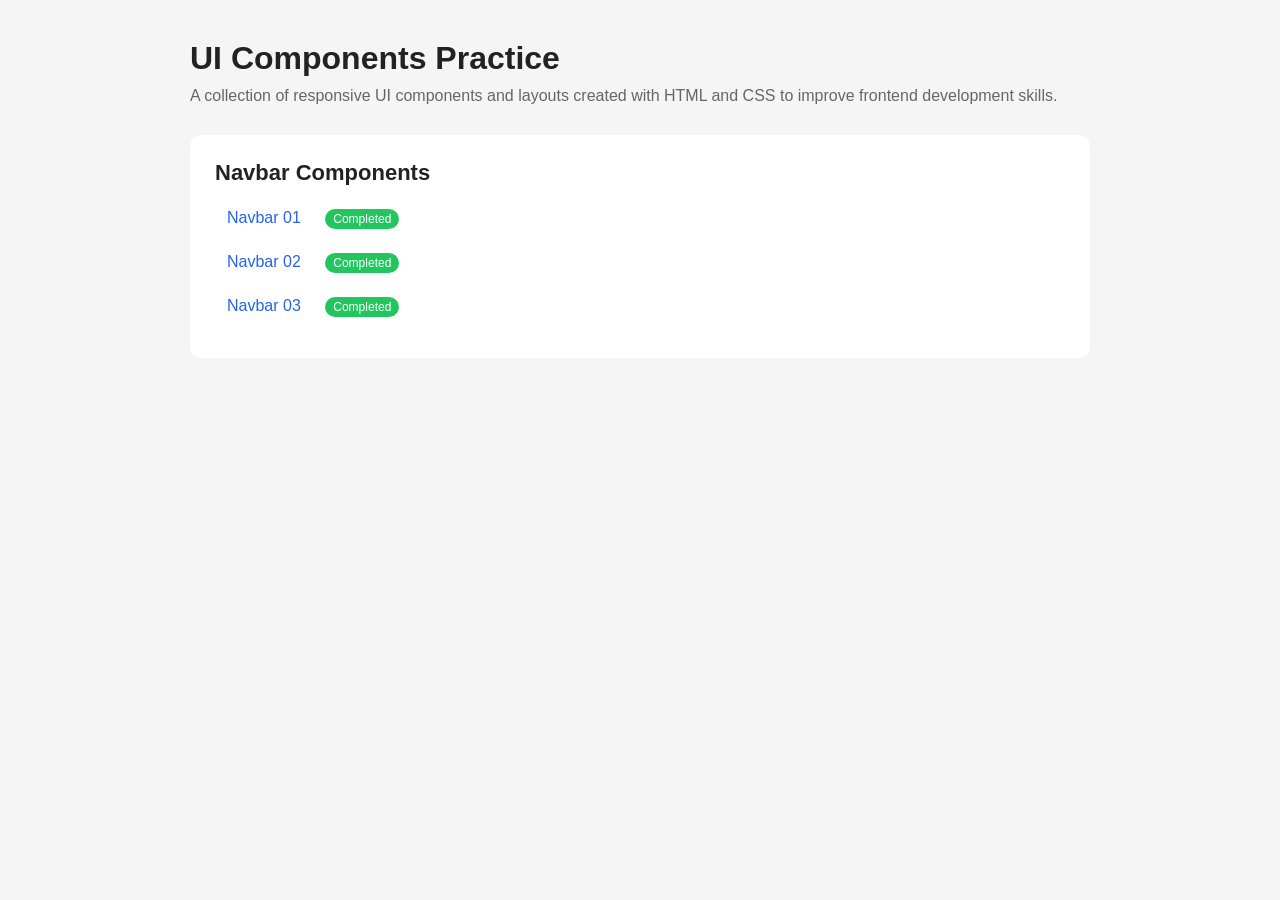
==== index.html @ 1b125804 "feat(Navbar-03)" ====
<!doctype html>
<html lang="en">
  <head>
    <meta charset="UTF-8" />
    <meta name="viewport" content="width=device-width, initial-scale=1.0" />
    <link rel="stylesheet" href="./style.css">
    <title>UI Components Practice</title>
  </head>

  <body>
    <div class="container">
      <h1>UI Components Practice</h1>

      <p>
        A collection of responsive UI components and layouts created with HTML
        and CSS to improve frontend development skills.
      </p>

      <div class="section">
        <h2>Navbar Components</h2>

        <ul>
          <li>
            <a href="./navbars/navbar-01/index.html"> Navbar 01 </a>
            <span class="badge completed">Completed</span>
          </li>
          <li>
            <a href="./navbars/navbar-02/index.html"> Navbar 02 </a>
            <span class="badge completed">Completed</span>
          </li>
          <li>
            <a href="./navbars/navbar-03/index.html"> Navbar 03 </a>
            <span class="badge completed">Completed</span>
          </li>
        </ul>
      </div>
    </div>
  </body>
</html>
---- style.css ----
* {
  margin: 0;
  padding: 0;
  box-sizing: border-box;
  font-family: Arial, sans-serif;
}

body {
  background: #f5f5f5;
  color: #222;
  padding: 40px;
}

.container {
  max-width: 900px;
  margin: auto;
}

h1 {
  margin-bottom: 10px;
}

p {
  color: #666;
  margin-bottom: 30px;
}

.section {
  background: white;
  padding: 25px;
  border-radius: 12px;
  margin-bottom: 20px;
}

h2 {
  margin-bottom: 15px;
  font-size: 22px;
}

ul {
  list-style: none;
}

li {
  margin-bottom: 10px;
}

a {
  display: inline-block;
  text-decoration: none;
  color: #2563eb;
  padding: 8px 12px;
  border-radius: 8px;
  transition: 0.3s;
}

a:hover {
  background: #eff6ff;
}

.badge {
  display: inline-block;
  background: #22c55e;
  color: white;
  padding: 3px 8px;
  border-radius: 20px;
  font-size: 12px;
  margin-left: 8px;
}
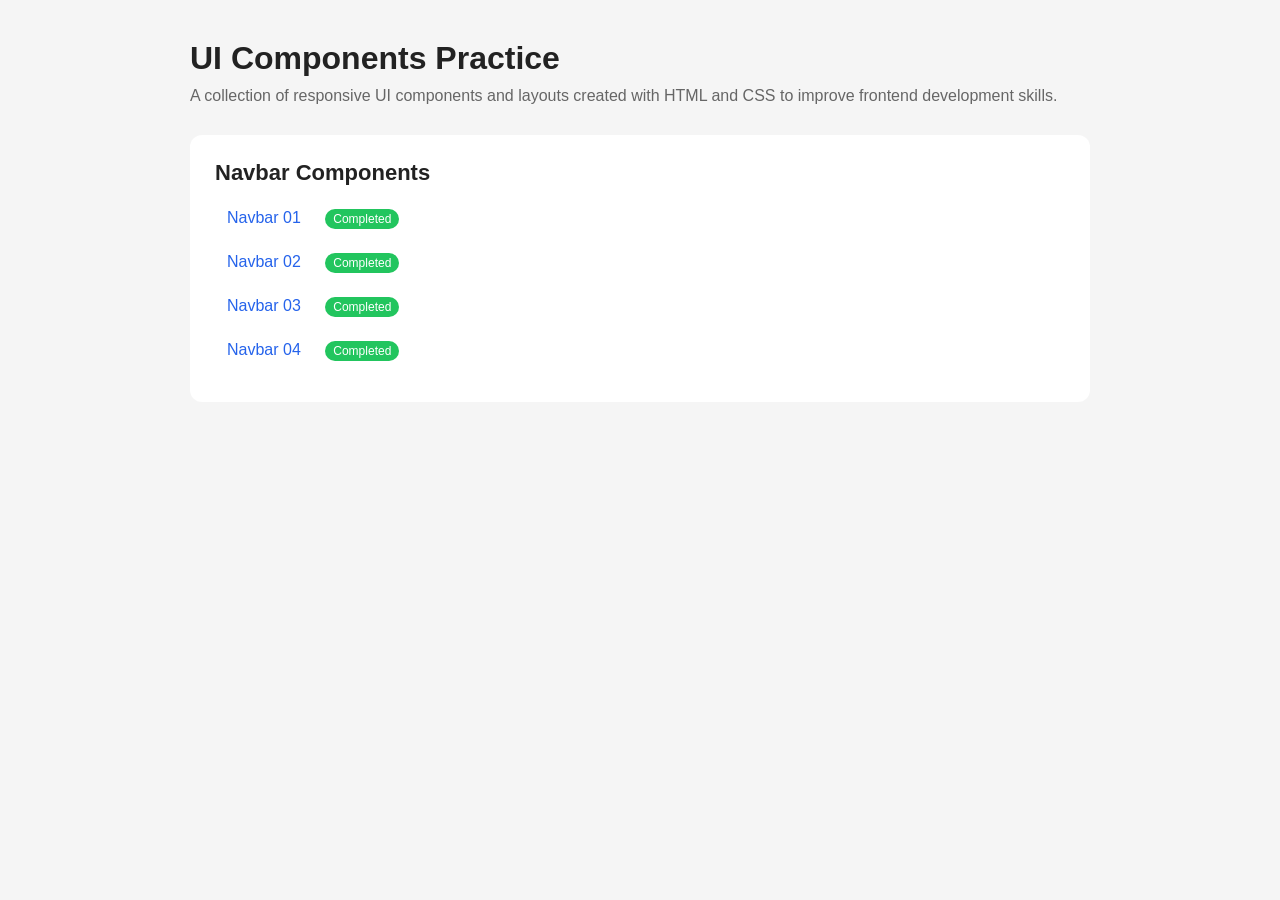
==== commit 820716b1: "feat/navbar-04" ====
--- a/index.html
+++ b/index.html
@@ -32,6 +32,10 @@
             <a href="./navbars/navbar-03/index.html"> Navbar 03 </a>
             <span class="badge completed">Completed</span>
           </li>
+          <li>
+            <a href="./navbars/navbar-04/index.html"> Navbar 04 </a>
+            <span class="badge completed">Completed</span>
+          </li>
         </ul>
       </div>
     </div>
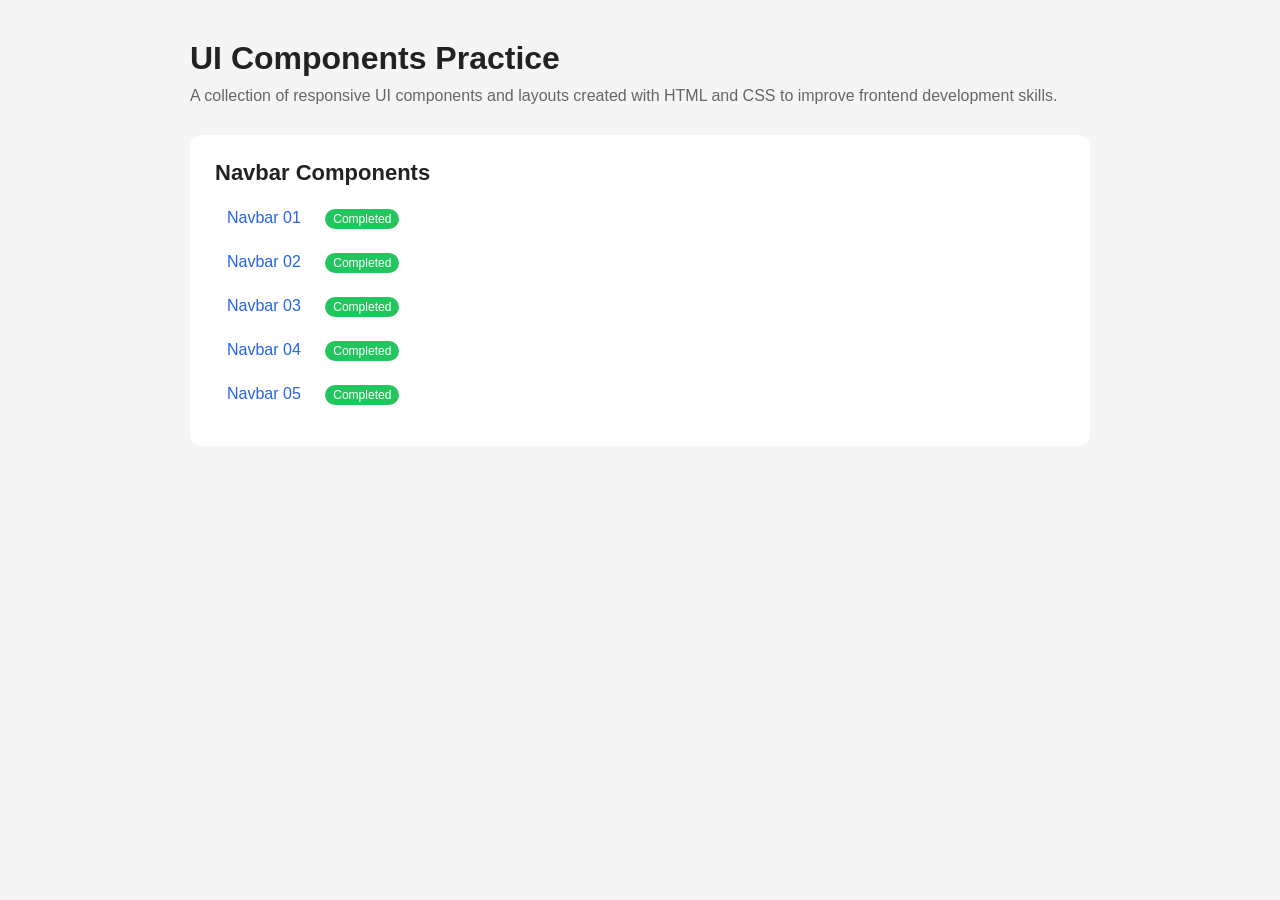
==== commit 76b4134c: "feat/navbar-05" ====
--- a/index.html
+++ b/index.html
@@ -36,6 +36,10 @@
             <a href="./navbars/navbar-04/index.html"> Navbar 04 </a>
             <span class="badge completed">Completed</span>
           </li>
+          <li>
+            <a href="./navbars/navbar-05/index.html"> Navbar 05 </a>
+            <span class="badge completed">Completed</span>
+          </li>
         </ul>
       </div>
     </div>
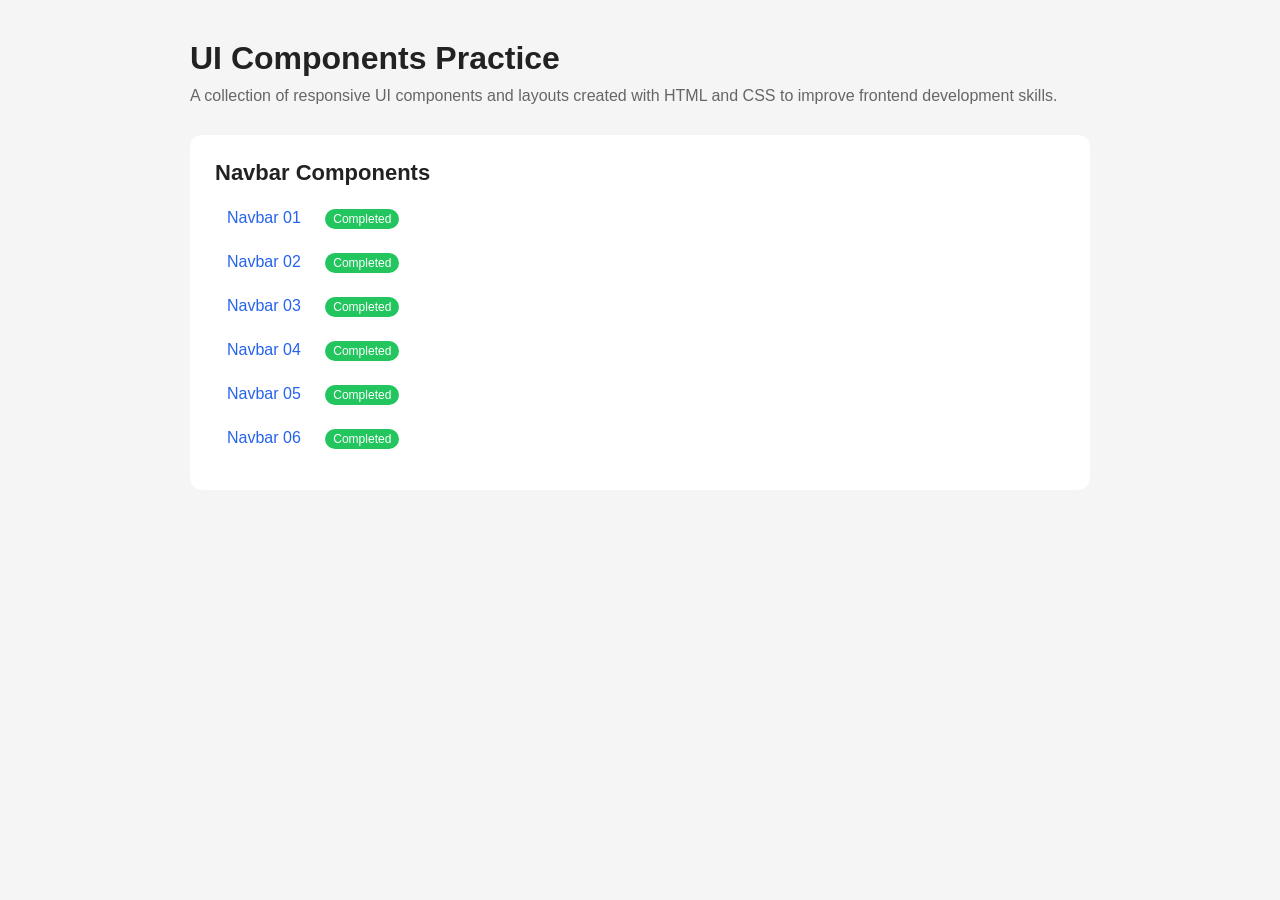
==== commit 69646a07: "feat/navbar-06" ====
--- a/index.html
+++ b/index.html
@@ -40,6 +40,10 @@
             <a href="./navbars/navbar-05/index.html"> Navbar 05 </a>
             <span class="badge completed">Completed</span>
           </li>
+          <li>
+            <a href="./navbars/navbar-06/index.html"> Navbar 06 </a>
+            <span class="badge completed">Completed</span>
+          </li>
         </ul>
       </div>
     </div>
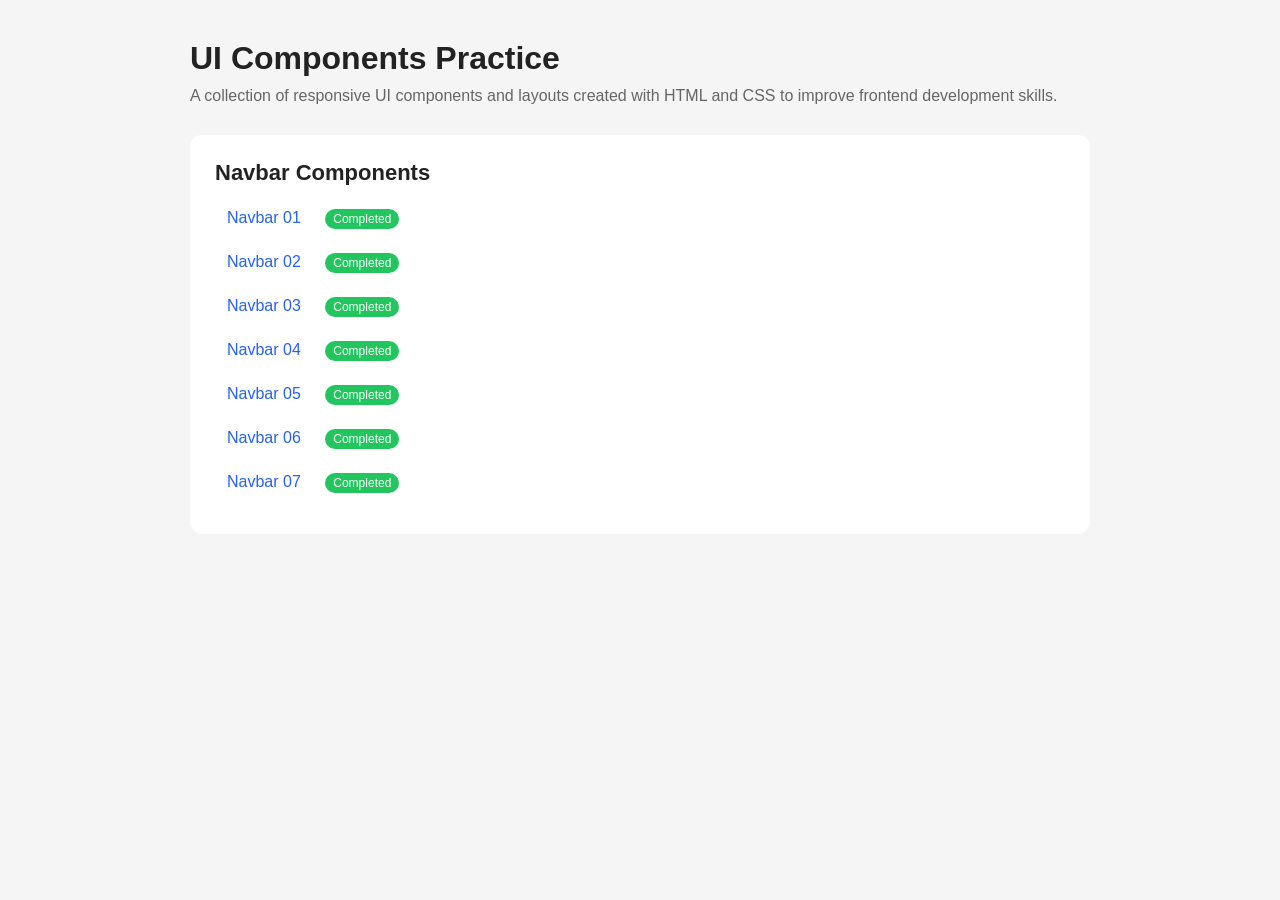
==== commit 6ece3ddf: "feat/navbar-07" ====
--- a/index.html
+++ b/index.html
@@ -44,6 +44,10 @@
             <a href="./navbars/navbar-06/index.html"> Navbar 06 </a>
             <span class="badge completed">Completed</span>
           </li>
+          <li>
+            <a href="./navbars/navbar-07/index.html"> Navbar 07 </a>
+            <span class="badge completed">Completed</span>
+          </li>
         </ul>
       </div>
     </div>
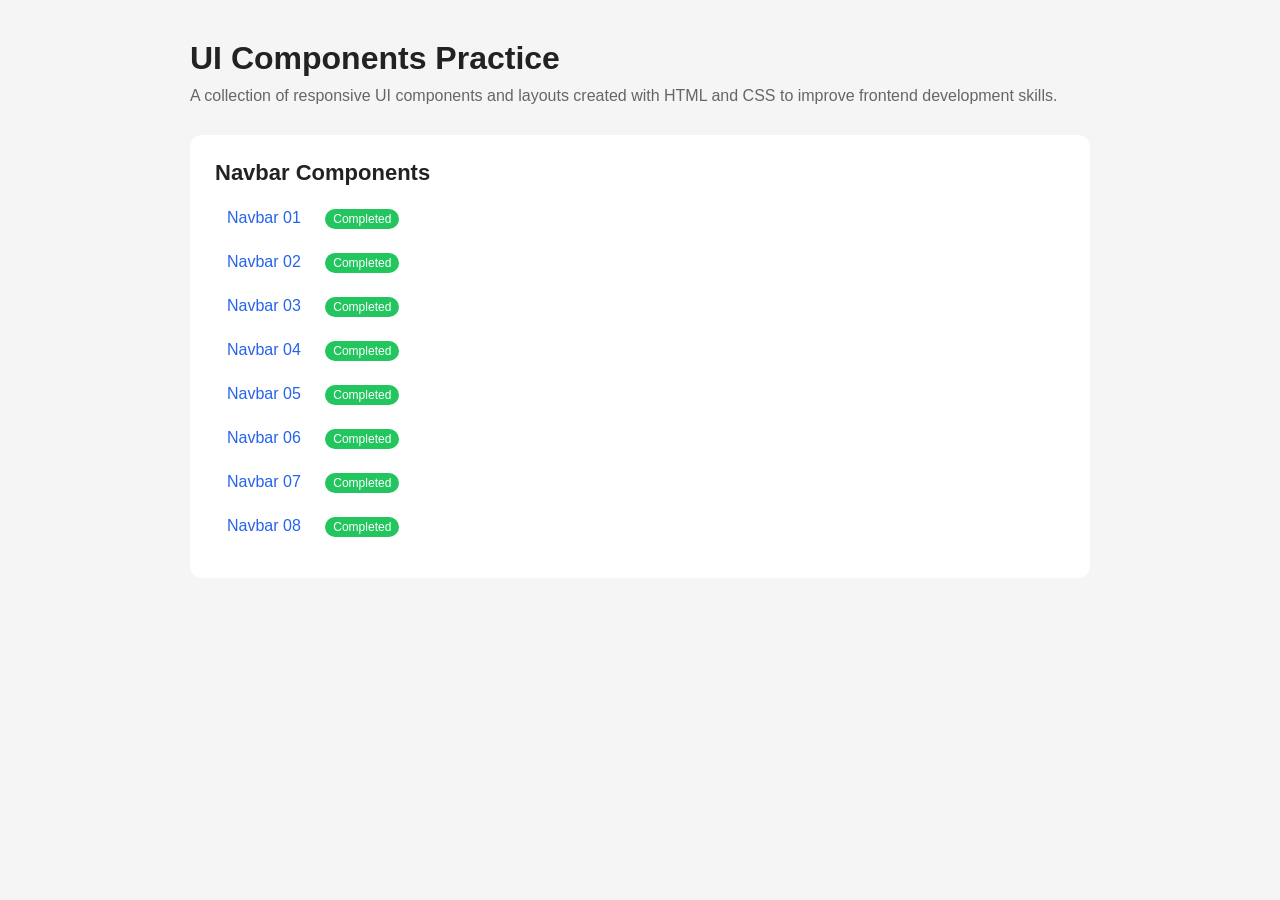
==== commit 2b65ab8f: "feat/navbar-08" ====
--- a/index.html
+++ b/index.html
@@ -48,6 +48,10 @@
             <a href="./navbars/navbar-07/index.html"> Navbar 07 </a>
             <span class="badge completed">Completed</span>
           </li>
+          <li>
+            <a href="./navbars/navbar-08/index.html"> Navbar 08 </a>
+            <span class="badge completed">Completed</span>
+          </li>
         </ul>
       </div>
     </div>
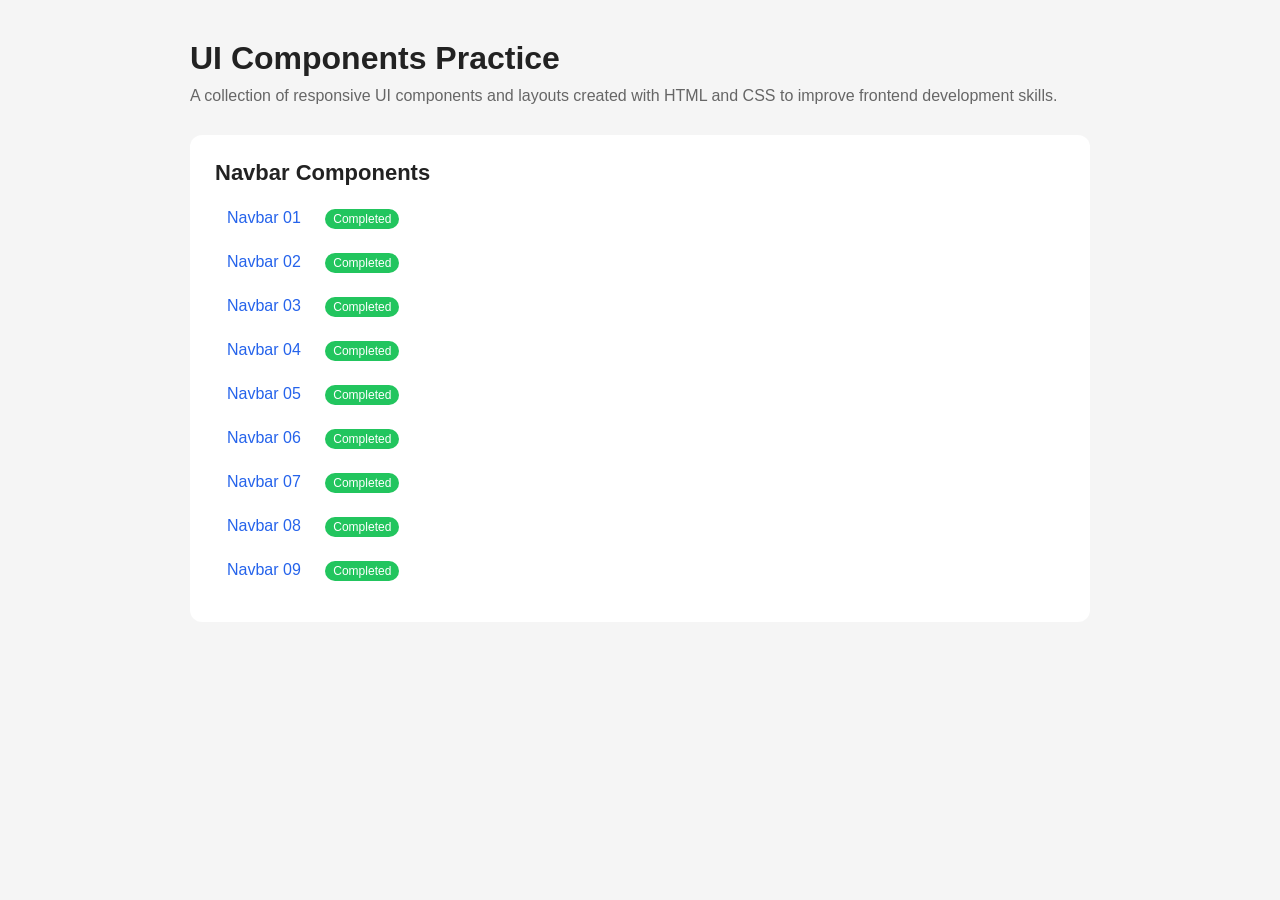
==== commit 53e5398b: "feat/navbar-09" ====
--- a/index.html
+++ b/index.html
@@ -52,6 +52,10 @@
             <a href="./navbars/navbar-08/index.html"> Navbar 08 </a>
             <span class="badge completed">Completed</span>
           </li>
+          <li>
+            <a href="./navbars/navbar-09/index.html"> Navbar 09 </a>
+            <span class="badge completed">Completed</span>
+          </li>
         </ul>
       </div>
     </div>
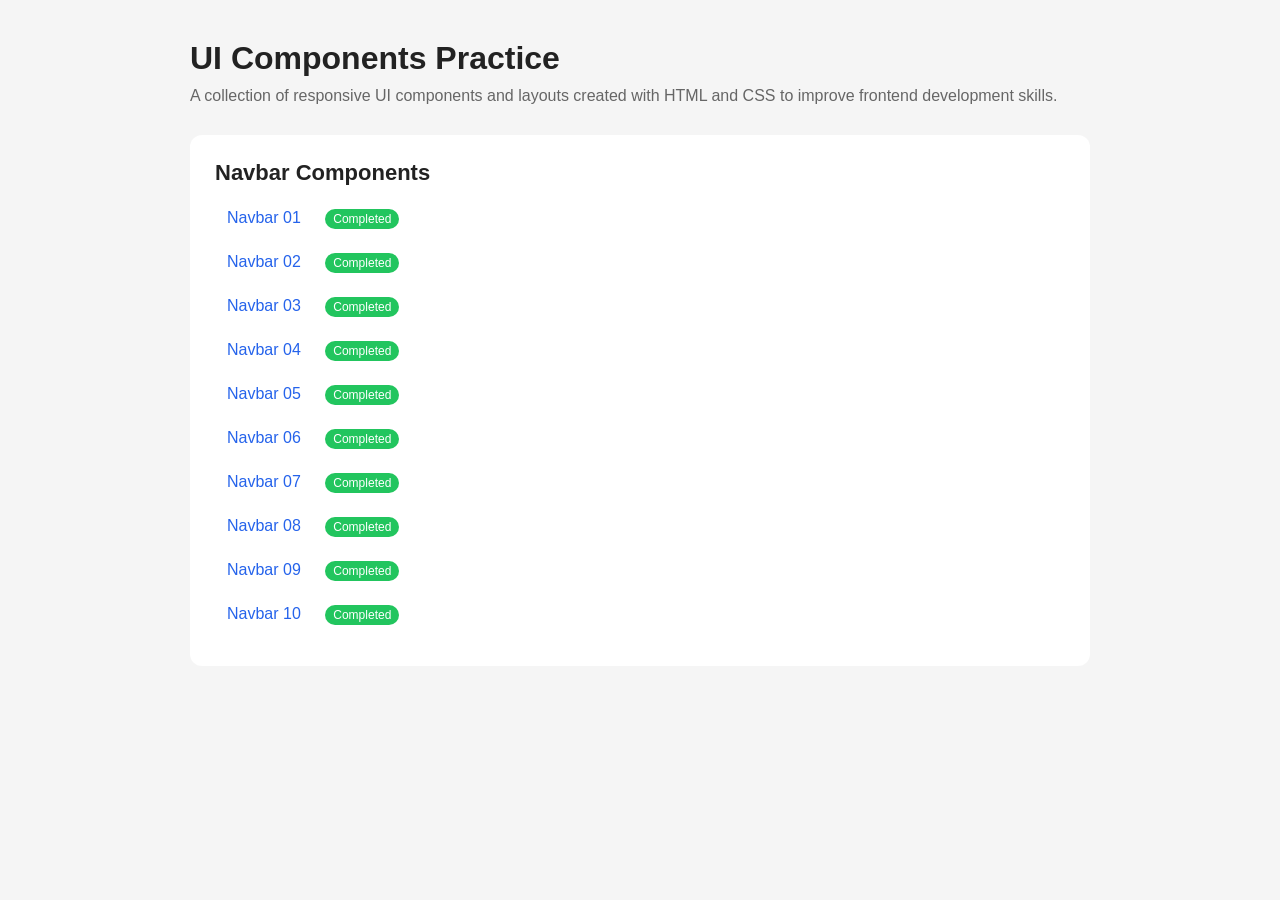
==== commit ba93fcf7: "feat/navbar-10" ====
--- a/index.html
+++ b/index.html
@@ -56,6 +56,10 @@
             <a href="./navbars/navbar-09/index.html"> Navbar 09 </a>
             <span class="badge completed">Completed</span>
           </li>
+          <li>
+            <a href="./navbars/navbar-10/index.html"> Navbar 10 </a>
+            <span class="badge completed">Completed</span>
+          </li>
         </ul>
       </div>
     </div>
